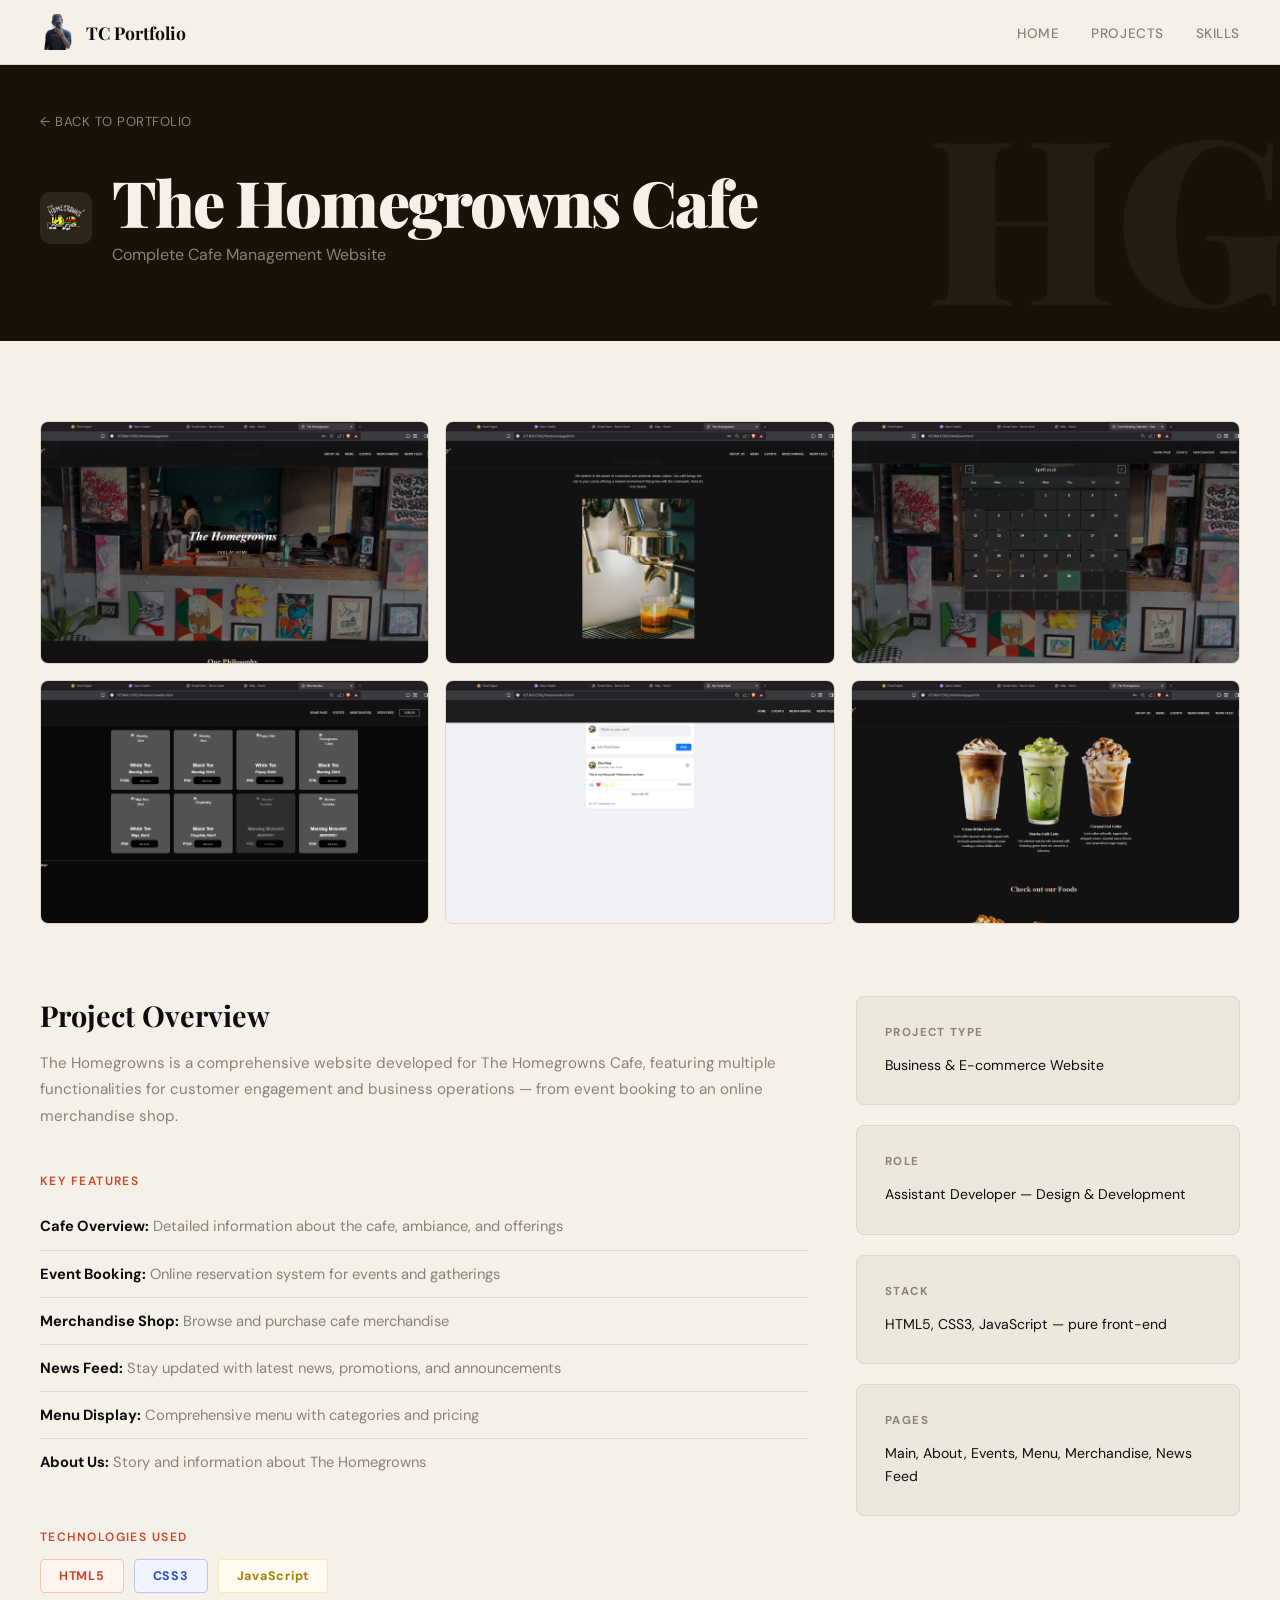
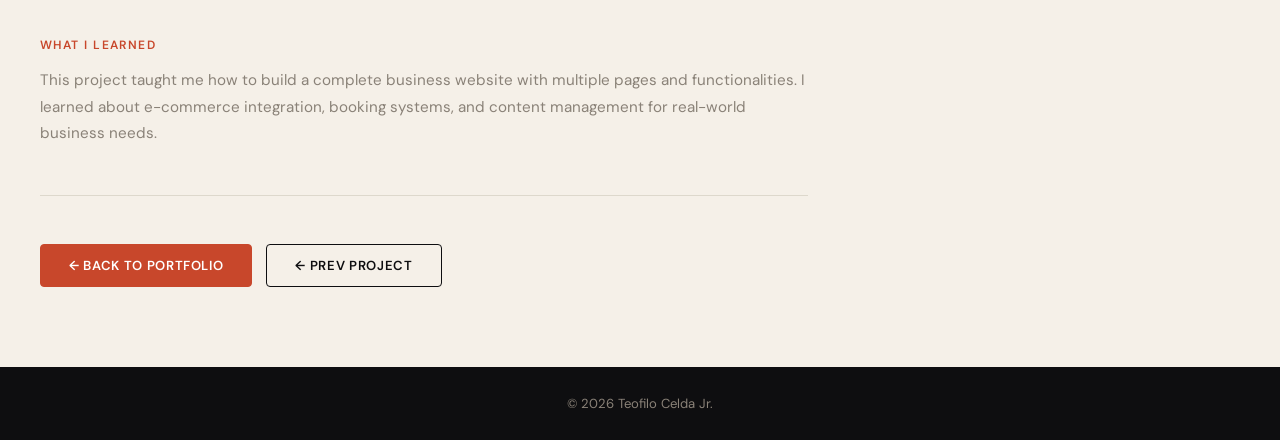
==== html/the-homegrowns.html @ 726b7f24 "Add files via upload" ====
<!DOCTYPE html>
<html lang="en">
<head>
    <meta charset="UTF-8">
    <meta name="viewport" content="width=device-width, initial-scale=1.0">
    <title>The Homegrowns Cafe — TC Portfolio</title>
    <link href="https://fonts.googleapis.com/css2?family=Playfair+Display:ital,wght@0,700;0,900;1,700&family=DM+Sans:wght@300;400;500&display=swap" rel="stylesheet">
    <style>
        *, *::before, *::after { box-sizing: border-box; margin: 0; padding: 0; }
        :root {
            --ink: #0e0e10; --paper: #f5f0e8; --cream: #ede8dc;
            --accent: #c8472b; --accent2: #2b7a5e; --muted: #8a8278;
            --card-bg: #fff; --border: #ddd8cc;
        }
        html { scroll-behavior: smooth; }
        body { font-family: 'DM Sans', sans-serif; background: var(--paper); color: var(--ink); }

        .navbar {
            position: fixed; top: 0; left: 0; right: 0; z-index: 100;
            background: var(--paper); border-bottom: 1.5px solid var(--border); padding: 0 2rem;
        }
        .nav-inner {
            max-width: 1200px; margin: 0 auto;
            display: flex; align-items: center; justify-content: space-between; height: 64px;
        }
        .nav-logo-wrap { display: flex; align-items: center; gap: 10px; text-decoration: none; }
        .nav-logo { width: 36px; height: 36px; object-fit: contain; border-radius: 6px; }
        .nav-brand { font-family: 'Playfair Display', serif; font-size: 1.1rem; font-weight: 700; color: var(--ink); }
        .nav-links { list-style: none; display: flex; gap: 2rem; }
        .nav-links a {
            text-decoration: none; color: var(--muted);
            font-size: 0.85rem; font-weight: 500; letter-spacing: 0.04em;
            text-transform: uppercase; transition: color 0.2s;
        }
        .nav-links a:hover { color: var(--accent); }

        .project-header {
            padding: 110px 2rem 60px;
            background: #1a1208; color: var(--paper);
            position: relative; overflow: hidden;
        }
        .project-header::after {
            content: 'HG';
            position: absolute; right: -0.04em; bottom: -0.1em;
            font-family: 'Playfair Display', serif;
            font-size: clamp(120px, 18vw, 260px); font-weight: 900;
            color: rgba(255,255,255,0.04); pointer-events: none;
        }
        .header-inner { max-width: 1200px; margin: 0 auto; position: relative; z-index: 1; }
        .back-link {
            display: inline-flex; align-items: center; gap: 8px;
            color: var(--muted); text-decoration: none;
            font-size: 0.82rem; letter-spacing: 0.04em; text-transform: uppercase;
            margin-bottom: 40px; transition: color 0.2s;
        }
        .back-link:hover { color: var(--paper); }
        .header-meta { display: flex; align-items: center; gap: 20px; margin-bottom: 16px; }
        .header-logo { width: 52px; height: 52px; object-fit: contain; border-radius: 10px; background: rgba(255,255,255,0.08); padding: 6px; }
        .project-header h1 {
            font-family: 'Playfair Display', serif;
            font-size: clamp(2.4rem, 5vw, 4rem); font-weight: 900;
            letter-spacing: -0.03em; line-height: 1;
        }
        .project-tagline { color: var(--muted); font-size: 1rem; margin-top: 10px; }

        .showcase { padding: 80px 2rem; }
        .showcase-inner { max-width: 1200px; margin: 0 auto; }

        .gallery {
            display: grid; grid-template-columns: repeat(3, 1fr); gap: 16px;
            margin-bottom: 72px;
        }
        .gallery-img {
            width: 100%; border-radius: 8px; border: 1.5px solid var(--border);
            object-fit: cover; aspect-ratio: 16/10;
            transition: transform 0.3s, box-shadow 0.3s;
        }
        .gallery-img:hover { transform: scale(1.02); box-shadow: 0 16px 40px rgba(0,0,0,0.12); }

        .details-grid { display: grid; grid-template-columns: 2fr 1fr; gap: 48px; }
        .detail-block { margin-bottom: 44px; }
        .detail-block h2 {
            font-family: 'Playfair Display', serif;
            font-size: 1.8rem; font-weight: 700; margin-bottom: 16px;
        }
        .detail-block h3 {
            font-size: 0.75rem; letter-spacing: 0.12em; text-transform: uppercase;
            color: var(--accent); margin-bottom: 14px; font-weight: 600;
        }
        .detail-block p { font-size: 0.95rem; color: var(--muted); line-height: 1.75; }
        .feature-list { list-style: none; }
        .feature-list li {
            padding: 12px 0; border-bottom: 1px solid var(--border);
            font-size: 0.92rem; color: var(--muted); line-height: 1.5;
        }
        .feature-list li:last-child { border-bottom: none; }
        .feature-list li strong { color: var(--ink); }
        .tech-stack { display: flex; gap: 10px; flex-wrap: wrap; }
        .tech-badge {
            padding: 8px 18px; border-radius: 4px;
            font-size: 0.78rem; font-weight: 700; letter-spacing: 0.06em;
        }
        .tech-badge.html { background: #fff4f0; color: #c8472b; border: 1px solid #f5c4b8; }
        .tech-badge.css { background: #f0f4ff; color: #2b4bc8; border: 1px solid #b8c4f5; }
        .tech-badge.js { background: #fffbf0; color: #a87e00; border: 1px solid #f5e8b8; }

        .sidebar-card {
            background: var(--cream); border: 1.5px solid var(--border);
            border-radius: 8px; padding: 28px; margin-bottom: 20px;
        }
        .sidebar-card h3 {
            font-size: 0.72rem; letter-spacing: 0.12em; text-transform: uppercase;
            color: var(--muted); margin-bottom: 14px;
        }
        .sidebar-card p { font-size: 0.88rem; color: var(--ink); line-height: 1.6; }

        .project-nav {
            display: flex; gap: 14px; flex-wrap: wrap; margin-top: 48px;
            padding-top: 48px; border-top: 1.5px solid var(--border);
        }
        .btn {
            padding: 12px 28px; border-radius: 4px;
            font-size: 0.82rem; font-weight: 600; letter-spacing: 0.05em;
            text-transform: uppercase; text-decoration: none;
            transition: all 0.22s; border: 1.5px solid transparent;
        }
        .btn-primary { background: var(--accent); color: #fff; border-color: var(--accent); }
        .btn-primary:hover { background: #a33520; }
        .btn-secondary { background: transparent; color: var(--ink); border-color: var(--ink); }
        .btn-secondary:hover { background: var(--ink); color: var(--paper); }

        .footer { background: var(--ink); color: var(--muted); text-align: center; padding: 28px 2rem; font-size: 0.82rem; }

        @media (max-width: 900px) {
            .gallery { grid-template-columns: repeat(2, 1fr); }
            .details-grid { grid-template-columns: 1fr; }
        }
        @media (max-width: 600px) {
            .gallery { grid-template-columns: 1fr; }
            .nav-links { display: none; }
        }
    </style>
</head>
<body>

    <nav class="navbar">
        <div class="nav-inner">
            <a href="../index.html" class="nav-logo-wrap">
                <img src="../assets/logo/tclogo.png" alt="TC Logo" class="nav-logo">
                <span class="nav-brand">TC Portfolio</span>
            </a>
            <ul class="nav-links">
                <li><a href="../index.html">Home</a></li>
                <li><a href="../index.html#projects">Projects</a></li>
                <li><a href="../index.html#skills">Skills</a></li>
            </ul>
        </div>
    </nav>

    <header class="project-header">
        <div class="header-inner">
            <a href="../index.html" class="back-link">← Back to Portfolio</a>
            <div class="header-meta">
                <img src="../assets/logo/thehomegrownslogo.png" alt="Homegrowns Logo" class="header-logo">
                <div>
                    <h1>The Homegrowns Cafe</h1>
                    <p class="project-tagline">Complete Cafe Management Website</p>
                </div>
            </div>
        </div>
    </header>

    <section class="showcase">
        <div class="showcase-inner">

            <div class="gallery">
                <img src="../assets/thehomegrowns/thehomegrownsmainpage.png" alt="Homegrowns Main Page" class="gallery-img">
                <img src="../assets/thehomegrowns/aboutus.png" alt="About Us" class="gallery-img">
                <img src="../assets/thehomegrowns/eventspage.png" alt="Events Page" class="gallery-img">
                <img src="../assets/thehomegrowns/merchandisepage.png" alt="Merchandise" class="gallery-img">
                <img src="../assets/thehomegrowns/newsfeedpage.png" alt="News Feed" class="gallery-img">
                <img src="../assets/thehomegrowns/menu.png" alt="Menu" class="gallery-img">
            </div>

            <div class="details-grid">
                <div class="main-details">
                    <div class="detail-block">
                        <h2>Project Overview</h2>
                        <p>The Homegrowns is a comprehensive website developed for The Homegrowns Cafe, featuring multiple functionalities for customer engagement and business operations — from event booking to an online merchandise shop.</p>
                    </div>

                    <div class="detail-block">
                        <h3>Key Features</h3>
                        <ul class="feature-list">
                            <li><strong>Cafe Overview:</strong> Detailed information about the cafe, ambiance, and offerings</li>
                            <li><strong>Event Booking:</strong> Online reservation system for events and gatherings</li>
                            <li><strong>Merchandise Shop:</strong> Browse and purchase cafe merchandise</li>
                            <li><strong>News Feed:</strong> Stay updated with latest news, promotions, and announcements</li>
                            <li><strong>Menu Display:</strong> Comprehensive menu with categories and pricing</li>
                            <li><strong>About Us:</strong> Story and information about The Homegrowns</li>
                        </ul>
                    </div>

                    <div class="detail-block">
                        <h3>Technologies Used</h3>
                        <div class="tech-stack">
                            <span class="tech-badge html">HTML5</span>
                            <span class="tech-badge css">CSS3</span>
                            <span class="tech-badge js">JavaScript</span>
                        </div>
                    </div>

                    <div class="detail-block">
                        <h3>What I Learned</h3>
                        <p>This project taught me how to build a complete business website with multiple pages and functionalities. I learned about e-commerce integration, booking systems, and content management for real-world business needs.</p>
                    </div>

                    <div class="project-nav">
                        <a href="../index.html" class="btn btn-primary">← Back to Portfolio</a>
                        <a href="iloilo-tennis-club.html" class="btn btn-secondary">← Prev Project</a>
                    </div>
                </div>

                <div class="sidebar">
                    <div class="sidebar-card">
                        <h3>Project Type</h3>
                        <p>Business &amp; E-commerce Website</p>
                    </div>
                    <div class="sidebar-card">
                        <h3>Role</h3>
                        <p>Assistant Developer — Design &amp; Development</p>
                    </div>
                    <div class="sidebar-card">
                        <h3>Stack</h3>
                        <p>HTML5, CSS3, JavaScript — pure front-end</p>
                    </div>
                    <div class="sidebar-card">
                        <h3>Pages</h3>
                        <p>Main, About, Events, Menu, Merchandise, News Feed</p>
                    </div>
                </div>
            </div>

        </div>
    </section>

    <footer class="footer">
        <p>&copy; 2026 Teofilo Celda Jr.</p>
    </footer>

</body>
</html>
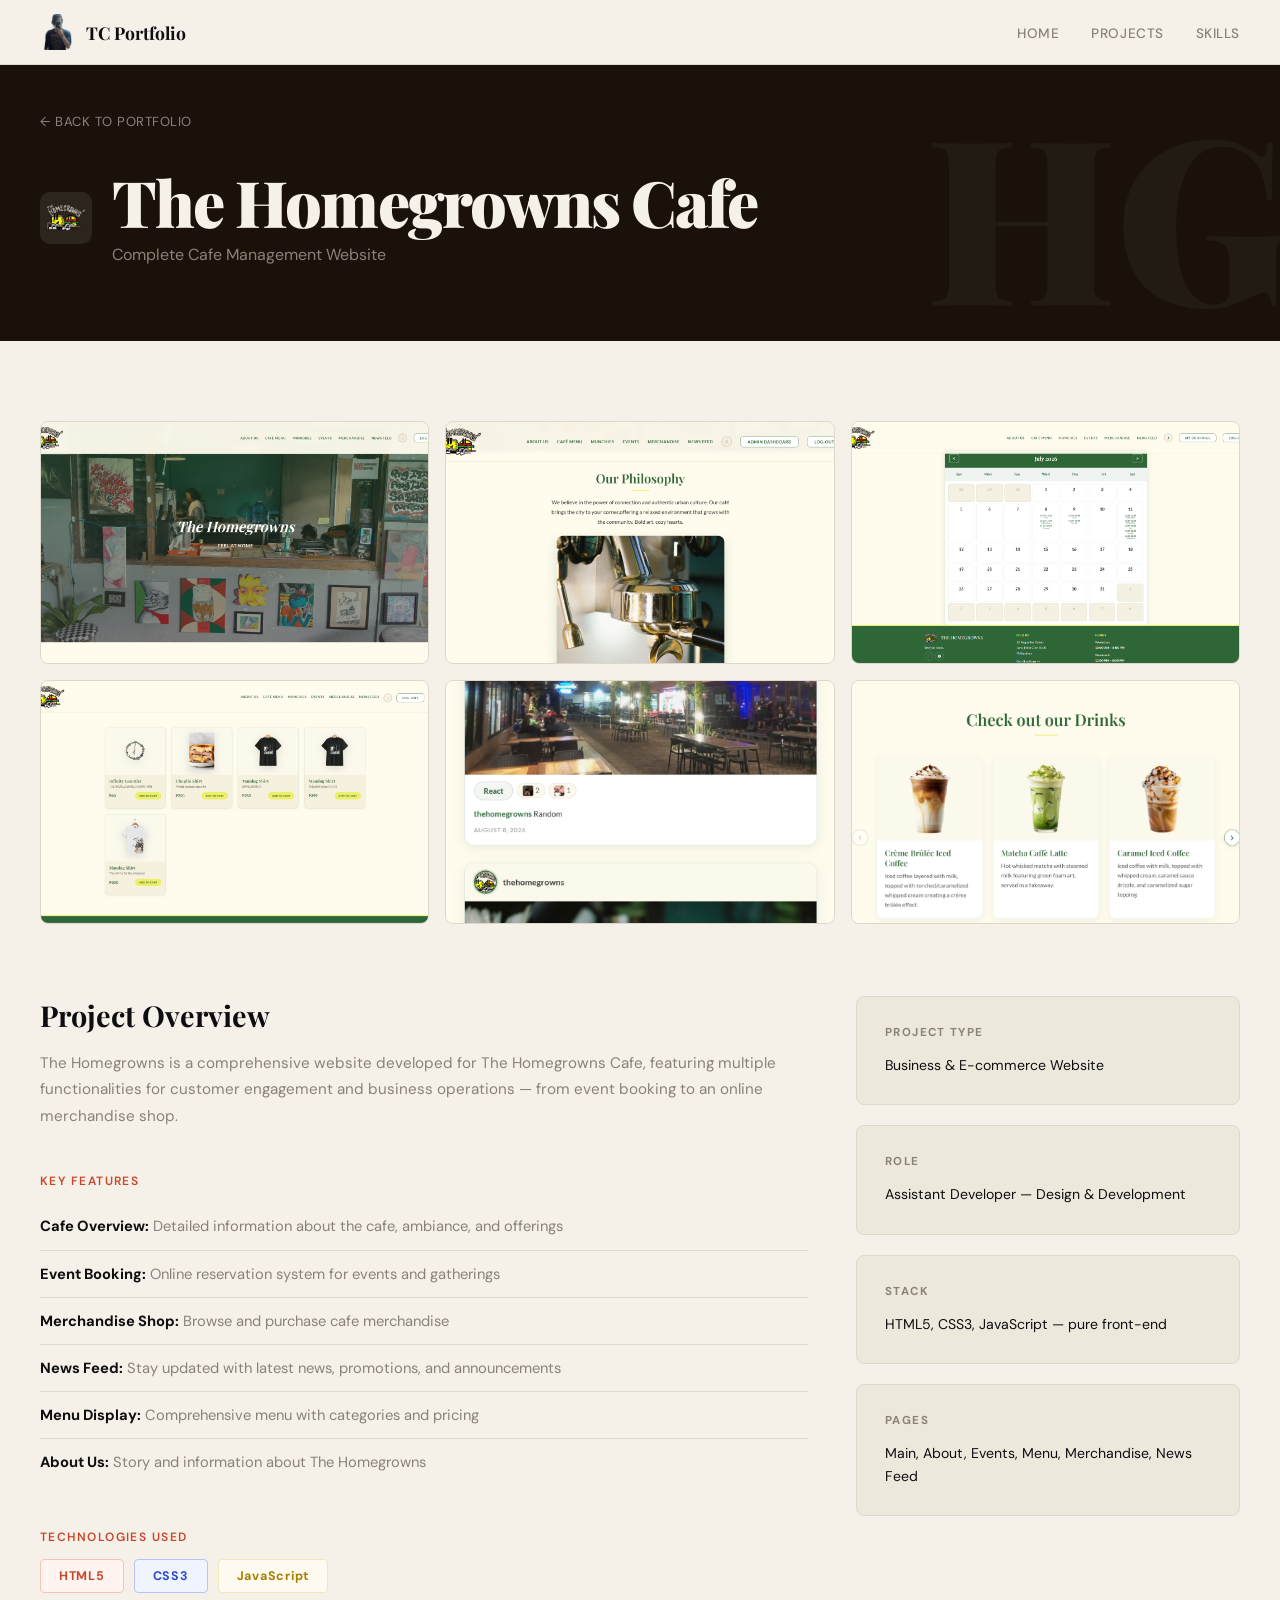
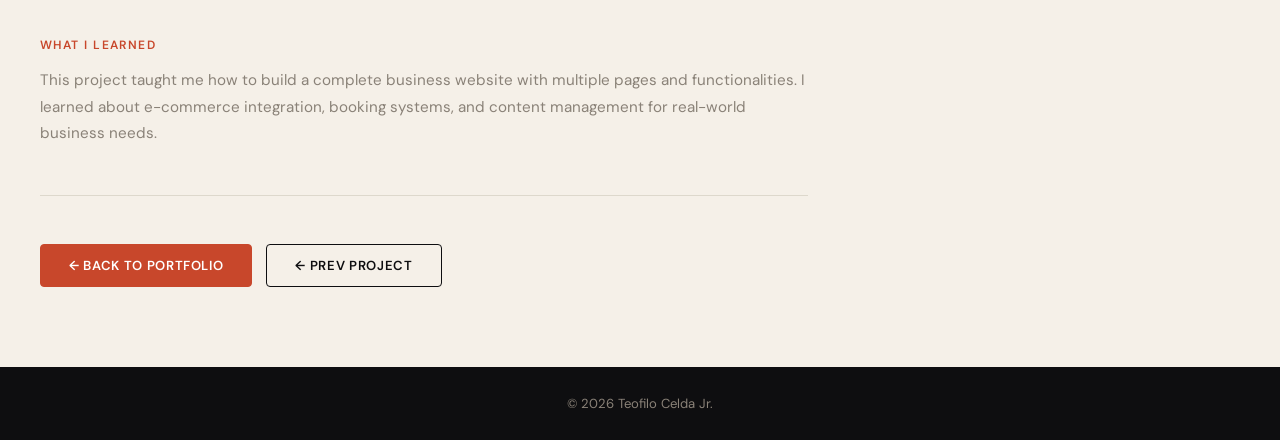
==== commit d976d2ce: "Update the-homegrowns.html merchandise and newsfeed" ====
--- a/html/the-homegrowns.html
+++ b/html/the-homegrowns.html
@@ -177,8 +177,8 @@
                 <img src="../assets/thehomegrowns/thehomegrownsmainpage.png" alt="Homegrowns Main Page" class="gallery-img">
                 <img src="../assets/thehomegrowns/aboutus.png" alt="About Us" class="gallery-img">
                 <img src="../assets/thehomegrowns/eventspage.png" alt="Events Page" class="gallery-img">
-                <img src="../assets/thehomegrowns/merchandisepage.png" alt="Merchandise" class="gallery-img">
-                <img src="../assets/thehomegrowns/newsfeedpage.png" alt="News Feed" class="gallery-img">
+                <img src="../assets/thehomegrowns/merchandise.png" alt="Merchandise" class="gallery-img">
+                <img src="../assets/thehomegrowns/newsfeed.png" alt="News Feed" class="gallery-img">
                 <img src="../assets/thehomegrowns/menu.png" alt="Menu" class="gallery-img">
             </div>
 
@@ -249,4 +249,4 @@
     </footer>
 
 </body>
-</html>+</html>
